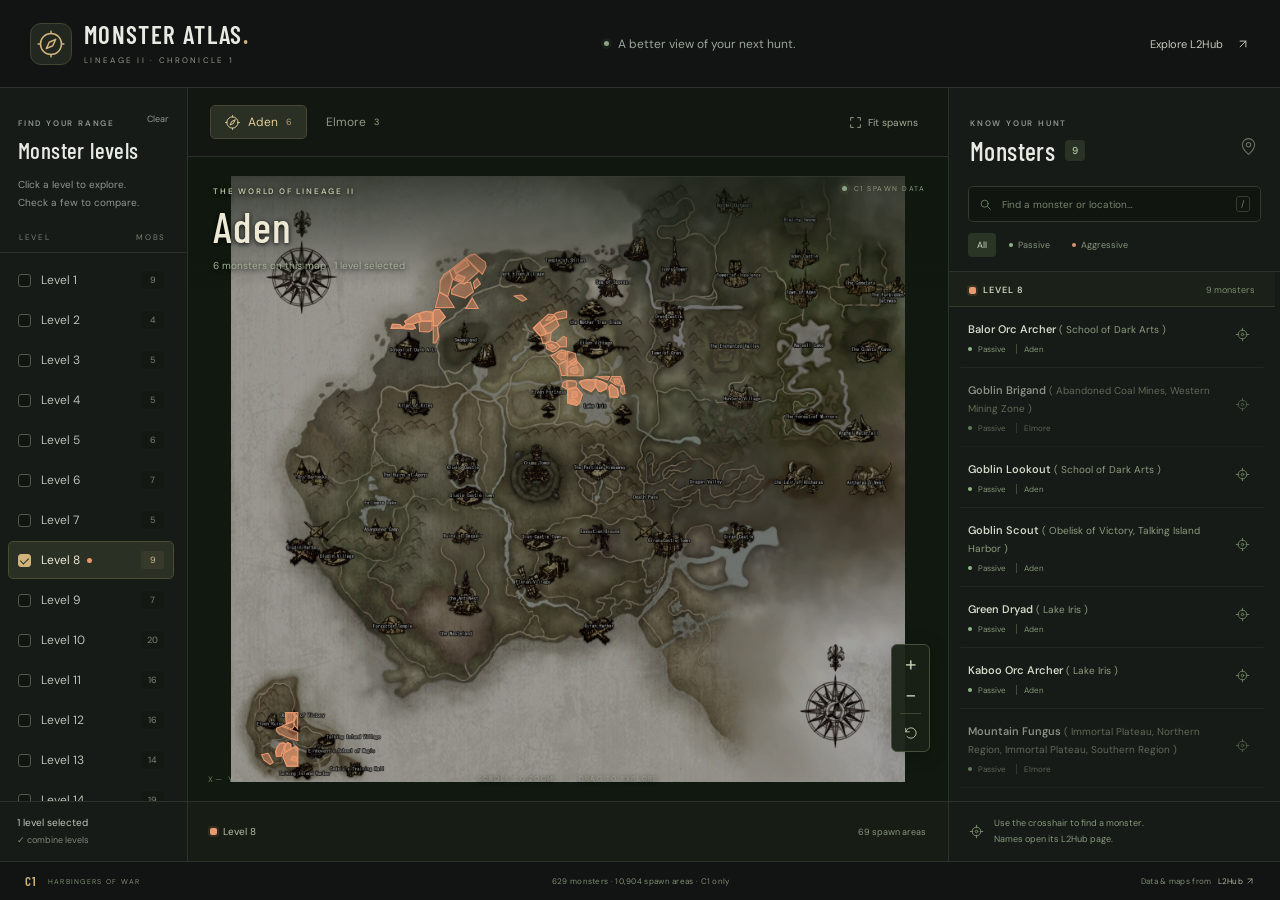
==== index.html @ 1e53228b "Add files via upload Add C1 Monster Atlas website" ====
<!doctype html>
<html lang="en">
<head>
  <meta charset="utf-8">
  <meta name="viewport" content="width=device-width, initial-scale=1">
  <meta name="theme-color" content="#111412">
  <meta name="description" content="Find your next hunting ground. Explore Chronicle 1 monster spawn areas by level across Aden and Elmore.">
  <title>C1 Monster Atlas — Find your hunting ground</title>
  <link rel="icon" type="image/svg+xml" href="assets/compass.svg">
  <link rel="stylesheet" href="styles.css">
</head>
<body>
  <svg class="svg-defs" xmlns="http://www.w3.org/2000/svg"><defs>
    <symbol id="i-compass" viewBox="0 0 24 24"><circle cx="12" cy="12" r="9"/><path d="m16 8-2.5 5.5L8 16l2.5-5.5L16 8Z"/><path d="M12 1v2m0 18v2M1 12h2m18 0h2"/></symbol>
    <symbol id="i-arrow" viewBox="0 0 24 24"><path d="M7 17 17 7M7 7h10v10"/></symbol>
    <symbol id="i-search" viewBox="0 0 24 24"><circle cx="10.5" cy="10.5" r="6.5"/><path d="m16 16 5 5"/></symbol>
    <symbol id="i-target" viewBox="0 0 24 24"><circle cx="12" cy="12" r="7"/><circle cx="12" cy="12" r="2"/><path d="M12 2v4m0 12v4M2 12h4m12 0h4"/></symbol>
    <symbol id="i-pin" viewBox="0 0 24 24"><path d="M19 10c0 5-7 11-7 11S5 15 5 10a7 7 0 1 1 14 0Z"/><circle cx="12" cy="10" r="2.5"/></symbol>
    <symbol id="i-reset" viewBox="0 0 24 24"><path d="M3 10a9 9 0 1 1 2 8M3 4v6h6"/></symbol>
    <symbol id="i-chevron" viewBox="0 0 24 24"><path d="m9 5 7 7-7 7"/></symbol>
    <symbol id="i-close" viewBox="0 0 24 24"><path d="m6 6 12 12M6 18 18 6"/></symbol>
    <symbol id="i-expand" viewBox="0 0 24 24"><path d="M8 3H3v5m13-5h5v5M3 16v5h5m13-5v5h-5"/></symbol>
  </defs></svg>
  <header class="app-header">
    <a href="./" class="brand" aria-label="C1 Monster Atlas home"><span class="brand-icon"><svg><use href="#i-compass"/></svg></span><span><strong>MONSTER ATLAS<span class="brand-period">.</span></strong><small>LINEAGE II · CHRONICLE 1</small></span></a>
    <div class="header-note"><span class="live-dot"></span> A better view of your next hunt.</div>
    <a class="source-link" href="https://l2hub.info/c1/locs" target="_blank" rel="noopener noreferrer">Explore L2Hub <svg><use href="#i-arrow"/></svg></a>
  </header>
  <main class="workspace">
    <aside class="levels-panel" aria-labelledby="levels-title">
      <div class="panel-heading"><div><span class="eyebrow">FIND YOUR RANGE</span><h1 id="levels-title">Monster levels</h1></div><button id="clear-levels" class="text-button" title="Clear all selected levels">Clear</button></div>
      <p class="level-help">Click a level to explore.<br>Check a few to compare.</p>
      <div class="level-column-head"><span>LEVEL</span><span>MOBS</span></div>
      <div id="levels" class="level-list" aria-label="Monster levels"><div class="loading-text">Loading levels…</div></div>
      <div class="selection-summary"><span id="selected-level-count">1 level selected</span><span class="keyboard-hint">✓ combine levels</span></div>
    </aside>
    <section class="map-panel" aria-label="Interactive monster spawn map">
      <div class="map-toolbar"><div class="map-tabs" role="tablist" aria-label="World map"><button id="tab-aden" class="map-tab active" role="tab" aria-selected="true" aria-controls="map-stage" data-map="aden"><svg><use href="#i-compass"/></svg>Aden<span class="tab-count" id="count-aden">—</span></button><button id="tab-elmore" class="map-tab" role="tab" aria-selected="false" aria-controls="map-stage" data-map="elmore">Elmore<span class="tab-count" id="count-elmore">—</span></button></div><button id="fit-map" class="quiet-button fit-button" title="Fit selected spawn areas"><svg><use href="#i-expand"/></svg><span>Fit spawns</span></button></div>
      <div id="map-stage" class="map-stage" role="tabpanel" aria-labelledby="tab-aden">
        <canvas id="map" tabindex="0" aria-label="Aden map. Drag to pan, scroll or use plus and minus to zoom. Arrow keys pan. Press zero to reset."></canvas>
        <div class="map-caption"><span class="eyebrow">THE WORLD OF LINEAGE II</span><h2 id="map-name">Aden</h2><span id="map-detail">Choose a level. Find your hunting ground.</span></div>
        <div class="map-corner"><span class="live-dot"></span>C1 SPAWN DATA</div>
        <div id="map-message" class="map-message" hidden></div>
        <div id="map-loading" class="map-loading"><span class="loader"></span><span>Unfolding the atlas…</span></div>
        <div id="map-tooltip" class="map-tooltip" hidden></div>
        <div class="map-controls" aria-label="Map controls"><button id="zoom-in" title="Zoom in" aria-label="Zoom in">+</button><button id="zoom-out" title="Zoom out" aria-label="Zoom out">−</button><span></span><button id="reset-map" title="Show the whole map" aria-label="Show the whole map"><svg><use href="#i-reset"/></svg></button></div>
        <div class="map-coordinates" id="coordinates">X — &nbsp; Y —</div>
        <div class="map-instruction">SCROLL TO ZOOM <span>·</span> DRAG TO EXPLORE</div>
      </div>
      <div class="map-legend"><div id="legend" class="legend-items"></div><span id="spawn-count" class="spawn-count">— spawn areas</span></div>
    </section>
    <aside class="monsters-panel" aria-labelledby="monsters-title">
      <div class="monster-heading"><div><span class="eyebrow">KNOW YOUR HUNT</span><h2 id="monsters-title">Monsters <span id="monster-count" class="count-badge">—</span></h2></div><svg class="heading-icon"><use href="#i-pin"/></svg></div>
      <div class="monster-tools"><label class="search-field"><svg><use href="#i-search"/></svg><input type="search" id="search" placeholder="Find a monster or location…" aria-label="Search selected monsters or locations"><kbd>/</kbd></label><div class="aggro-filters" aria-label="Aggression filter"><button class="filter active" data-aggro="all" aria-pressed="true">All</button><button class="filter" data-aggro="passive" aria-pressed="false"><span class="passive-dot"></span>Passive</button><button class="filter" data-aggro="aggressive" aria-pressed="false"><span class="aggressive-dot"></span>Aggressive</button></div></div>
      <div id="monster-list" class="monster-list"><div class="loading-text">Loading monsters…</div></div>
      <div class="monster-footer"><svg><use href="#i-target"/></svg><span>Use the crosshair to find a monster.<br>Names open its L2Hub page.</span></div>
    </aside>
  </main>
  <footer class="app-footer"><span><span class="footer-mark">C1</span> HARBINGERS OF WAR</span><span id="dataset-summary">Preparing the atlas…</span><span>Data & maps from <a href="https://l2hub.info/c1" target="_blank" rel="noopener noreferrer">L2Hub <svg><use href="#i-arrow"/></svg></a></span></footer>
  <div id="toast" class="toast" role="status" hidden></div>
  <script type="module" src="app.js"></script>
</body>
</html>
---- styles.css ----
@import url('https://fonts.googleapis.com/css2?family=Barlow+Condensed:wght@500;600;700&family=DM+Sans:wght@400;450;500;550;600;650;700&display=swap');
:root{color-scheme:dark;--bg:#111412;--panel:#171b18;--raised:#1e231f;--line:#2b312b;--text:#e9eae3;--muted:#8d978d;--gold:#d1b47b;--green:#9cb89b;--font:'DM Sans',system-ui,sans-serif;--display:'Barlow Condensed','Arial Narrow',sans-serif}
*{box-sizing:border-box}body{margin:0;background:var(--bg);color:var(--text);font-family:var(--font);font-size:13px;-webkit-font-smoothing:antialiased}button,input,a{-webkit-tap-highlight-color:transparent}button,input{font:inherit}button{cursor:pointer}button,a,input{outline-offset:4px}button:focus-visible,a:focus-visible,input:focus-visible,canvas:focus-visible{outline:2px solid var(--gold)}button{color:inherit}a{color:inherit;text-decoration:none}svg{width:18px;height:18px;fill:none;stroke:currentColor;stroke-width:1.6;stroke-linecap:round;stroke-linejoin:round;flex-shrink:0}.svg-defs{position:absolute;width:0;height:0;overflow:hidden}button{background:none;border:0}button:disabled{opacity:.4;cursor:default}[hidden]{display:none!important}::-webkit-scrollbar{width:5px;height:5px}::-webkit-scrollbar-thumb{background:#3b443a;border-radius:9px}::-webkit-scrollbar-track{background:transparent}.app-header{height:88px;padding:0 30px;display:flex;align-items:center;justify-content:space-between;border-bottom:1px solid var(--line);gap:24px}.brand{display:flex;gap:12px;align-items:center}.brand-icon{height:42px;width:42px;background:#22271f;border:1px solid #434532;border-radius:11px;color:var(--gold);display:grid;place-items:center}.brand-icon svg{width:28px;height:28px;stroke-width:1.3}.brand strong{font-family:var(--display);font-weight:600;letter-spacing:1.35px;font-size:25px;line-height:1}.brand-period{color:var(--gold)}.brand small{display:block;letter-spacing:2.3px;font-size:8px;color:var(--muted);margin-top:7px}.header-note{font-size:12px;color:#9ca69b;display:flex;align-items:center;gap:9px}.live-dot{display:inline-block;width:5px;height:5px;border-radius:50%;background:#8ba481;box-shadow:0 0 0 3px #8ba48112;flex-shrink:0}.source-link{display:flex;gap:13px;align-items:center;font-size:11px;color:#c6cbbf}.source-link svg{width:14px}.source-link:hover{color:var(--gold)}.workspace{display:grid;grid-template-columns:188px minmax(0,1fr) 332px;gap:0;height:calc(100dvh - 127px);min-height:490px}.levels-panel,.monsters-panel{display:flex;flex-direction:column;min-height:0;background:var(--panel)}.levels-panel{border-right:1px solid var(--line)}.monsters-panel{border-left:1px solid var(--line)}.panel-heading{padding:25px 18px 0;display:flex;justify-content:space-between;align-items:flex-end}.eyebrow{font-size:8px;letter-spacing:1.8px;font-weight:600;color:var(--muted)}h1,h2,p{margin:0}.panel-heading h1{font-family:var(--display);font-weight:500;font-size:23px;letter-spacing:.4px;margin-top:6px}.text-button{color:#929b8d;font-size:10px;padding:5px 0}.text-button:hover{color:var(--gold)}.level-help{font-size:10px;line-height:1.8;color:var(--muted);padding:12px 18px 20px}.level-column-head{padding:0 21px 10px 19px;display:flex;justify-content:space-between;font-size:8px;letter-spacing:1.7px;color:#778172;border-bottom:1px solid var(--line)}.level-list{overflow-y:auto;padding:8px;flex:1;min-height:0;scrollbar-gutter:stable}.level-row{height:38px;display:flex;align-items:center;gap:0;border:1px solid transparent;border-radius:5px;position:relative;margin-bottom:2px;transition:background .15s}.level-row:hover{background:#22291f}.level-row.selected{background:#2b3024;border-color:#4c4a32}.level-check{appearance:none;width:13px;height:13px;border:1px solid #50594b;border-radius:3px;cursor:pointer;margin:0 10px 0 9px;flex-shrink:0;position:relative;background:#111610}.level-check:checked{background:var(--gold);border-color:var(--gold)}.level-check:checked:after{content:'';position:absolute;left:3px;top:1px;width:4px;height:7px;border:solid #24291c;border-width:0 1.6px 1.6px 0;transform:rotate(45deg)}.level-button{font-size:12px;display:flex;align-items:center;gap:7px;flex:1;align-self:stretch;padding:0 9px 0 0;text-align:left;color:#b9c0b4}.level-row.selected .level-button{color:#eee8d8}.level-number{font-variant-numeric:tabular-nums}.level-mobs{font-size:9px;font-variant-numeric:tabular-nums;margin-left:auto;color:#7b8973;background:#10160f88;border-radius:3px;padding:3px 5px;min-width:23px;text-align:center}.level-row.selected .level-mobs{color:#d2be88;background:#d1b47b13}.level-swatch{height:5px;width:5px;border-radius:50%;background:var(--level-color);display:none}.selected .level-swatch{display:block}.selection-summary{border-top:1px solid var(--line);padding:14px 17px;display:flex;flex-direction:column;gap:5px;font-size:10px;color:#c3c9bc;min-height:60px}.keyboard-hint{font-size:9px;color:#7c8875}.map-panel{display:flex;flex-direction:column;min-width:0;min-height:0;background:#121711}.map-toolbar{height:69px;border-bottom:1px solid var(--line);display:flex;align-items:center;justify-content:space-between;padding:0 22px;flex-shrink:0;gap:10px}.map-tabs{display:flex;gap:5px}.map-tab{height:34px;display:flex;align-items:center;gap:8px;padding:0 14px;border-radius:5px;color:#8e9a87;font-size:12px;transition:background .15s}.map-tab.active{background:#2b3025;color:#e0cc9c;border:1px solid #484734}.map-tab:not(.active):hover{background:#242b20}.map-tab svg{width:15px;height:15px}.tab-count{font-size:9px;color:#9caa8b;font-variant-numeric:tabular-nums}.map-tab.active .tab-count{color:#b2a277}.quiet-button{display:flex;gap:6px;align-items:center;font-size:10px;color:#a2ad98;padding:8px}.quiet-button:hover{color:var(--gold)}.quiet-button svg{width:13px;height:13px}.map-stage{position:relative;flex:1;min-height:0;overflow:hidden;background:#10180f;background-image:radial-gradient(ellipse at center,#25312055 0,transparent 65%)}#map{display:block;width:100%;height:100%;cursor:grab;touch-action:none}#map.dragging{cursor:grabbing}.map-caption{position:absolute;top:24px;left:25px;pointer-events:none;max-width:75%;text-shadow:0 1px 5px #000}.map-caption .eyebrow{font-size:8px;color:#b8c4a3}.map-caption h2{font-family:var(--display);font-size:43px;letter-spacing:1px;font-weight:500;line-height:1;margin:7px 0 8px;color:#eee9d4}.map-caption>span:last-child{font-size:10px;color:#a5b396}.map-corner{position:absolute;right:23px;top:27px;display:flex;align-items:center;gap:7px;color:#8c9d7e;font-size:7px;letter-spacing:1.5px;pointer-events:none}.map-controls{position:absolute;right:18px;bottom:49px;border:1px solid #45503c;background:#192116eF;border-radius:6px;padding:3px;box-shadow:0 3px 20px #0003;display:flex;flex-direction:column}.map-controls button{height:31px;width:31px;display:grid;place-items:center;font-size:21px;font-weight:400;color:#bec8aa;border-radius:3px}.map-controls button:hover{background:#35432a;color:#e4dfbe}.map-controls button svg{width:14px;height:14px}.map-controls>span{height:1px;background:#3c4933;margin:3px 5px}.map-instruction{position:absolute;bottom:18px;left:50%;transform:translateX(-50%);white-space:nowrap;color:#a8b29399;font-size:7px;letter-spacing:1.25px;pointer-events:none;text-shadow:0 1px 5px #000}.map-instruction span{margin:0 8px;color:#737e63}.map-coordinates{position:absolute;bottom:17px;left:20px;font-size:8px;color:#a8b293a0;font-variant-numeric:tabular-nums;pointer-events:none}.map-legend{border-top:1px solid var(--line);min-height:60px;display:flex;align-items:center;justify-content:space-between;padding:12px 22px;gap:14px;flex-shrink:0;background:#171c15}.legend-items{display:flex;align-items:center;gap:12px;flex-wrap:wrap}.legend-item{display:flex;align-items:center;gap:6px;font-size:10px;color:#b7c1ac;white-space:nowrap}.legend-dot{width:7px;height:7px;border-radius:2px;background:var(--level-color);box-shadow:0 0 0 2px color-mix(in srgb,var(--level-color) 12%,transparent)}.spawn-count{font-size:9px;color:#87957d;white-space:nowrap;font-variant-numeric:tabular-nums}.map-loading{position:absolute;inset:0;background:#121711;display:flex;align-items:center;justify-content:center;gap:12px;color:#b9c6aa}.loader{height:18px;width:18px;border:2px solid #4e5c40;border-top-color:var(--gold);border-radius:50%;animation:spin .8s linear infinite}@keyframes spin{to{transform:rotate(360deg)}}.map-message{position:absolute;top:50%;left:50%;transform:translate(-50%,-50%);padding:20px 25px;background:#172014eb;border:1px solid #52614370;border-radius:9px;text-align:center;color:#d8dfca;max-width:320px;box-shadow:0 8px 40px #0005;font-size:12px;line-height:1.8;pointer-events:none}.map-message small{display:block;color:#9aa88a;font-size:10px}.map-tooltip{position:absolute;z-index:5;max-width:280px;max-height:230px;overflow:auto;background:#181e16f8;border:1px solid #556245;border-radius:7px;padding:10px 13px;box-shadow:0 4px 30px #0007;font-size:11px}.tooltip-row{padding:5px 0}.tooltip-row+.tooltip-row{border-top:1px solid #3a4632}.tooltip-row a{font-weight:600;line-height:1.7}.tooltip-row a:hover{color:var(--gold)}.tooltip-row small{display:block;color:#9caa8b;font-size:9px;line-height:1.7}.monster-heading{padding:25px 21px 0;display:flex;align-items:center;justify-content:space-between}.monster-heading h2{font-family:var(--display);font-size:26px;font-weight:500;letter-spacing:.4px;margin-top:5px;display:flex;align-items:center;gap:10px}.count-badge{font-family:var(--font);font-size:10px;font-weight:500;background:#2a3225;color:#b8c9a5;padding:4px 7px;border-radius:4px;letter-spacing:0}.heading-icon{width:21px;height:21px;color:#69765f;margin-top:14px;stroke-width:1.2}.monster-tools{padding:20px 19px 14px;border-bottom:1px solid var(--line)}.search-field{display:flex;align-items:center;gap:8px;background:#10160f;border:1px solid #323c2c;border-radius:5px;padding:0 10px;height:36px;color:#77866b}.search-field svg{width:13px;height:13px}.search-field input{width:100%;min-width:0;border:0;outline:0;background:transparent;color:#d6dfc8;font-size:10px;height:100%}.search-field input::placeholder{color:#77836f}.search-field:focus-within{border-color:#8e9562}.search-field input:focus-visible{outline:none}kbd{font-size:9px;font-family:var(--font);border:1px solid #333d2c;border-radius:3px;padding:1px 4px;color:#75826a}.aggro-filters{display:flex;gap:4px;margin-top:11px}.filter{font-size:9px;padding:6px 9px;color:#86957b;border-radius:4px;display:flex;align-items:center;gap:5px;white-space:nowrap}.filter.active{background:#2b3525;color:#d2ddc5}.filter:hover{color:#d2ddc5}.passive-dot,.aggressive-dot{display:inline-block;width:4px;height:4px;border-radius:50%;background:#91b789}.aggressive-dot{background:#d49477}.monster-list{overflow-y:auto;min-height:0;flex:1;scrollbar-gutter:stable}.monster-group-heading{padding:12px 20px 10px;position:sticky;top:0;background:#1c2319f7;border-bottom:1px solid #303b29;z-index:1;display:flex;align-items:center;justify-content:space-between}.group-level{font-size:9px;font-weight:600;display:flex;align-items:center;gap:7px;letter-spacing:1px;color:#c9d2bc}.group-count{font-size:9px;color:#7c8b70}.monster-row{display:flex;align-items:center;gap:6px;margin:0 10px;padding:13px 9px;border-bottom:1px solid #2a342481;position:relative;transition:background .12s;border-radius:3px}.monster-row:hover,.monster-row.highlighted{background:#283320}.monster-link{min-width:0;flex:1;display:block}.monster-name{font-size:11px;font-weight:550;color:#d5ddca;line-height:1.7}.monster-location{color:#8b9b7c;font-size:10px;font-weight:400}.monster-link:hover .monster-name{color:#e1c587}.monster-sub{display:flex;align-items:center;gap:6px;margin-top:5px;color:#829475;font-size:8px}.monster-map{margin-left:4px;border-left:1px solid #414b37;padding-left:7px;font-size:8px}.monster-row.other-map{opacity:.62}.monster-row.other-map:hover{opacity:1}.locate-button{padding:6px;color:#697d58;flex-shrink:0;align-self:center}.locate-button svg{width:15px;height:15px}.locate-button:hover{color:var(--gold);background:#39452d;border-radius:4px}.external-mark{width:11px;height:11px;color:#647650;vertical-align:middle;margin-left:4px;opacity:0}.monster-row:hover .external-mark{opacity:1}.monster-footer{border-top:1px solid var(--line);padding:13px 20px;display:flex;align-items:center;gap:10px;min-height:60px;color:#86987a;font-size:9px;line-height:1.7}.monster-footer svg{width:15px;height:15px;color:#778969}.empty-list{padding:45px 24px;text-align:center;line-height:1.9;color:#a7b39c;font-size:12px}.empty-list svg{height:30px;width:30px;margin-bottom:12px;color:#697a5b}.empty-list strong{font-weight:500;display:block;color:#d1dac4}.empty-list small{font-size:10px;color:#849578}.loading-text{padding:25px;color:var(--muted);font-size:11px}.app-footer{height:39px;border-top:1px solid var(--line);padding:0 25px;display:flex;align-items:center;justify-content:space-between;gap:15px;font-size:8px;color:#7f8d75;letter-spacing:.3px}.app-footer>span{display:flex;align-items:center;gap:6px}.footer-mark{color:var(--gold);font-family:var(--display);font-weight:600;font-size:13px;margin-right:4px}.app-footer>span:first-child{letter-spacing:1.3px;font-size:7px}.app-footer a{display:flex;align-items:center;gap:2px;color:#abb99e}.app-footer a:hover{color:var(--gold)}.app-footer svg{width:10px;height:10px}.toast{position:fixed;bottom:56px;left:50%;transform:translateX(-50%);z-index:20;padding:12px 18px;border-radius:6px;background:#303c27;border:1px solid #647449;box-shadow:0 8px 30px #0005;font-size:11px;color:#e4e8d4}.error-retry{color:var(--gold);text-decoration:underline;pointer-events:auto}
@media(min-width:1650px){.workspace{grid-template-columns:220px minmax(0,1fr) 370px}.app-header{padding:0 35px}.level-button{font-size:13px}.monster-name{font-size:12px}.monster-location{font-size:11px}.monster-row{padding:15px 12px}.panel-heading{padding-left:23px;padding-right:23px}.level-help{padding-left:23px}.map-toolbar{padding:0 28px}.map-caption{left:30px}}
@media(max-width:1100px){.workspace{grid-template-columns:158px minmax(0,1fr) 280px}.panel-heading{padding-left:13px;padding-right:13px}.panel-heading h1{font-size:21px}.level-help{padding-left:13px}.header-note{display:none}.monster-heading{padding-left:16px;padding-right:16px}.monster-tools{padding-left:13px;padding-right:13px}.monster-row{padding-left:5px;padding-right:3px}.monster-group-heading{padding-left:15px;padding-right:15px}.map-toolbar{padding:0 12px}.map-tab{padding:0 10px}.map-corner{display:none}.map-caption{left:19px;top:22px}.map-caption h2{font-size:36px}.map-instruction{display:none}.map-legend{padding-left:16px;padding-right:16px}.monster-location{font-size:9px}.level-check{margin-right:8px}.app-header{padding:0 21px}}
@media(max-width:760px){.app-header{height:76px;padding:0 16px}.brand-icon{width:35px;height:35px;border-radius:9px}.brand-icon svg{height:24px;width:24px}.brand{gap:9px}.brand strong{font-size:21px;letter-spacing:1px}.brand small{font-size:6px;letter-spacing:1.7px}.source-link{font-size:9px;gap:5px}.source-link svg{width:12px}.workspace{height:auto;min-height:0;display:grid;grid-template-columns:1fr;grid-template-areas:'levels' 'map' 'monsters'}.levels-panel{grid-area:levels;border-right:0;border-bottom:1px solid var(--line)}.panel-heading{padding:16px 17px 0;align-items:center}.panel-heading h1{font-size:20px;margin-top:0}.panel-heading .eyebrow{display:none}.level-help{padding:5px 17px 8px;font-size:9px}.level-help br{display:none}.level-help br:after{content:' '}.level-column-head,.selection-summary{display:none}.level-list{display:flex;gap:6px;overflow-x:auto;overflow-y:hidden;padding:2px 14px 12px;scrollbar-gutter:auto;flex:auto;max-height:57px}.level-row{flex-shrink:0;width:100px;height:34px;background:#20271c;margin:0}.level-button{font-size:11px}.level-mobs{display:none}.level-check{margin-left:8px;margin-right:7px}.level-swatch{display:none!important}.map-panel{grid-area:map;height:65dvh;min-height:400px}.map-toolbar{height:56px;padding:0 16px}.map-tab{height:31px}.map-caption h2{font-size:32px}.map-caption{top:17px}.map-caption .eyebrow{font-size:6px}.map-caption>span:last-child{font-size:9px}.map-legend{min-height:48px;padding:10px 16px}.legend-items{gap:10px}.legend-item{font-size:9px}.spawn-count{font-size:8px}.map-coordinates{font-size:7px;bottom:12px;left:15px}.map-controls{bottom:32px;right:13px}.map-controls button{width:29px;height:29px}.monsters-panel{grid-area:monsters;border-left:0;border-top:1px solid var(--line);min-height:350px}.monster-heading{padding:20px 19px 0}.monster-tools{padding:16px 19px 12px}.monster-list{max-height:480px;overflow:auto}.monster-row{padding:13px 10px}.monster-name{font-size:12px}.monster-location{font-size:11px}.monster-sub{font-size:9px}.monster-footer{padding-left:22px}.app-footer{height:auto;min-height:55px;flex-wrap:wrap;justify-content:center;padding:12px 15px;gap:8px 20px;font-size:7px}.app-footer>span:first-child{display:none}.toast{max-width:90vw;width:max-content;text-align:center;font-size:10px}.fit-button{font-size:9px}.monster-heading h2{font-size:25px}}
.panel-heading{position:relative;display:block}.panel-heading>.text-button{position:absolute;right:18px;top:25px;padding:0;font-size:9px}.panel-heading h1{white-space:nowrap}
@media(max-width:1100px){.panel-heading>.text-button{right:13px}.panel-heading .eyebrow{font-size:7px;letter-spacing:1.3px}}
@media(max-width:760px){.panel-heading>.text-button{top:20px;right:18px}}
.levels-panel,.monsters-panel{min-width:0}
@media(max-width:760px){.workspace{grid-template-columns:minmax(0,1fr)}.level-list{min-width:0;max-width:100%;width:100%}.app-header{gap:10px}.source-link{font-size:8px;gap:3px}.brand strong{font-size:20px}}
@media(prefers-reduced-motion:reduce){*{scroll-behavior:auto!important;transition:none!important;animation:none!important}}
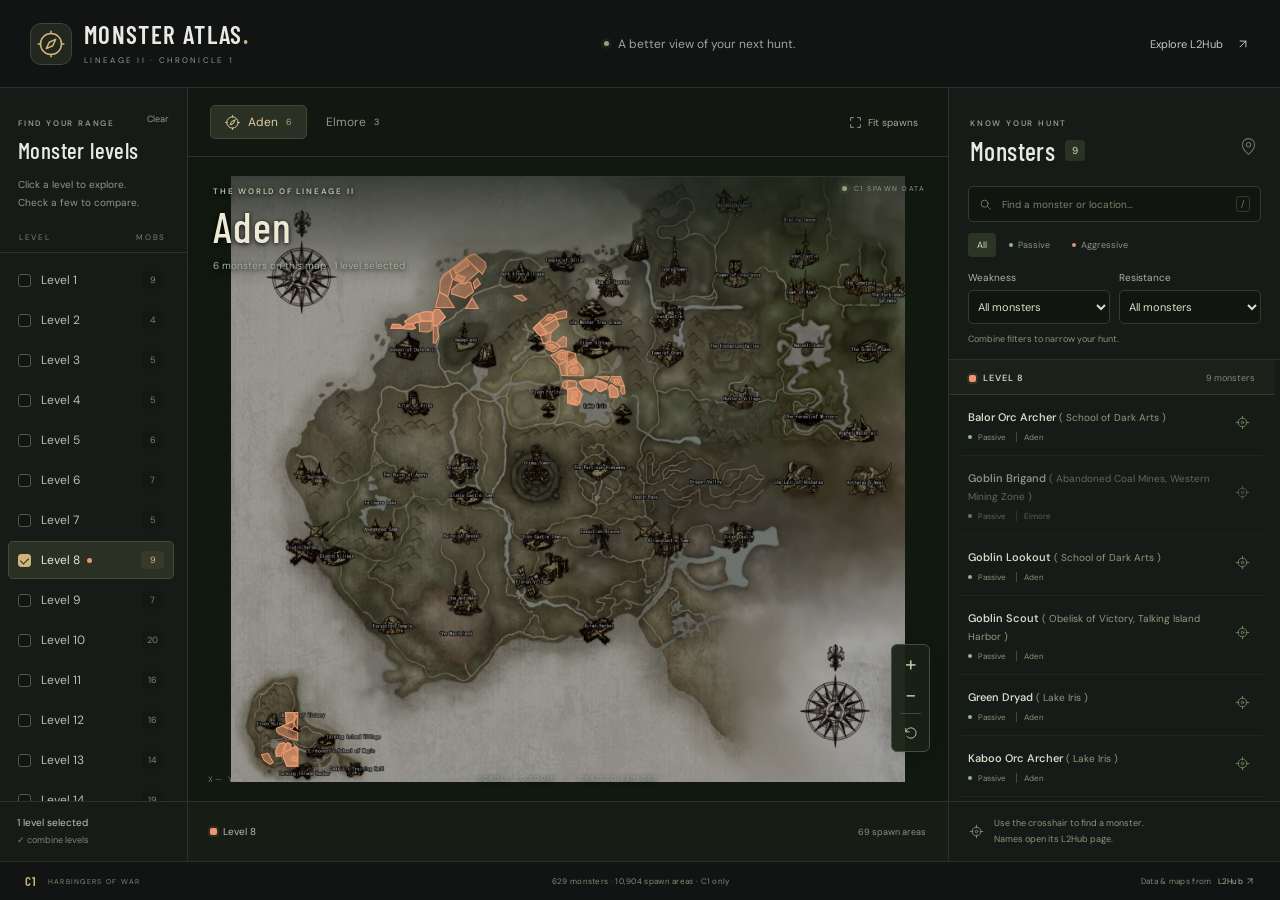
==== commit 3b407c1e: "Add files via upload Add weakness and resistance filters" ====
--- a/index.html
+++ b/index.html
@@ -51,7 +51,7 @@
     </section>
     <aside class="monsters-panel" aria-labelledby="monsters-title">
       <div class="monster-heading"><div><span class="eyebrow">KNOW YOUR HUNT</span><h2 id="monsters-title">Monsters <span id="monster-count" class="count-badge">—</span></h2></div><svg class="heading-icon"><use href="#i-pin"/></svg></div>
-      <div class="monster-tools"><label class="search-field"><svg><use href="#i-search"/></svg><input type="search" id="search" placeholder="Find a monster or location…" aria-label="Search selected monsters or locations"><kbd>/</kbd></label><div class="aggro-filters" aria-label="Aggression filter"><button class="filter active" data-aggro="all" aria-pressed="true">All</button><button class="filter" data-aggro="passive" aria-pressed="false"><span class="passive-dot"></span>Passive</button><button class="filter" data-aggro="aggressive" aria-pressed="false"><span class="aggressive-dot"></span>Aggressive</button></div></div>
+      <div class="monster-tools"><label class="search-field"><svg><use href="#i-search"/></svg><input type="search" id="search" placeholder="Find a monster or location…" aria-label="Search selected monsters or locations"><kbd>/</kbd></label><div class="aggro-filters" aria-label="Aggression filter"><button class="filter active" data-aggro="all" aria-pressed="true">All</button><button class="filter" data-aggro="passive" aria-pressed="false"><span class="passive-dot"></span>Passive</button><button class="filter" data-aggro="aggressive" aria-pressed="false"><span class="aggressive-dot"></span>Aggressive</button></div><div class="trait-filters"><label for="weakness">Weakness<select id="weakness" disabled><option value="all">Loading…</option></select></label><label for="resistance">Resistance<select id="resistance" disabled><option value="all">Loading…</option></select></label></div><div class="trait-filter-note"><span>Combine filters to narrow your hunt.</span><button id="clear-traits" class="text-button" hidden>Clear traits</button></div></div>
       <div id="monster-list" class="monster-list"><div class="loading-text">Loading monsters…</div></div>
       <div class="monster-footer"><svg><use href="#i-target"/></svg><span>Use the crosshair to find a monster.<br>Names open its L2Hub page.</span></div>
     </aside>
--- a/styles.css
+++ b/styles.css
@@ -8,5 +8,6 @@
 @media(max-width:1100px){.panel-heading>.text-button{right:13px}.panel-heading .eyebrow{font-size:7px;letter-spacing:1.3px}}
 @media(max-width:760px){.panel-heading>.text-button{top:20px;right:18px}}
 .levels-panel,.monsters-panel{min-width:0}
+.monster-tools{flex-shrink:0}.trait-filters{display:grid;grid-template-columns:minmax(0,1fr) minmax(0,1fr);gap:9px;margin-top:14px}.trait-filters label{display:flex;flex-direction:column;gap:6px;min-width:0;font-size:10px;color:#a7b69a}.trait-filters select{font:inherit;font-size:11px;color:#d6dfc8;background:#10160f;border:1px solid #323c2c;border-radius:5px;width:100%;min-width:0;padding:8px 5px;color-scheme:dark;cursor:pointer}.trait-filters select:focus-visible{outline:2px solid var(--gold);outline-offset:2px}.trait-filter-note{display:flex;align-items:center;justify-content:space-between;gap:6px;margin-top:9px;font-size:9px;color:#829475}.trait-filter-note .text-button{font-size:9px;white-space:nowrap;padding:0}.monster-traits{display:flex;flex-wrap:wrap;gap:4px;margin-top:7px}.monster-traits:empty{display:none}.trait-badge{font-size:9px;line-height:1.5;padding:2px 5px;border-radius:3px;background:#263320;color:#b9cfa5}.trait-badge.resistance{background:#342d23;color:#d5b995}.trait-badge>span{opacity:.75;margin-right:2px}
 @media(max-width:760px){.workspace{grid-template-columns:minmax(0,1fr)}.level-list{min-width:0;max-width:100%;width:100%}.app-header{gap:10px}.source-link{font-size:8px;gap:3px}.brand strong{font-size:20px}}
 @media(prefers-reduced-motion:reduce){*{scroll-behavior:auto!important;transition:none!important;animation:none!important}}
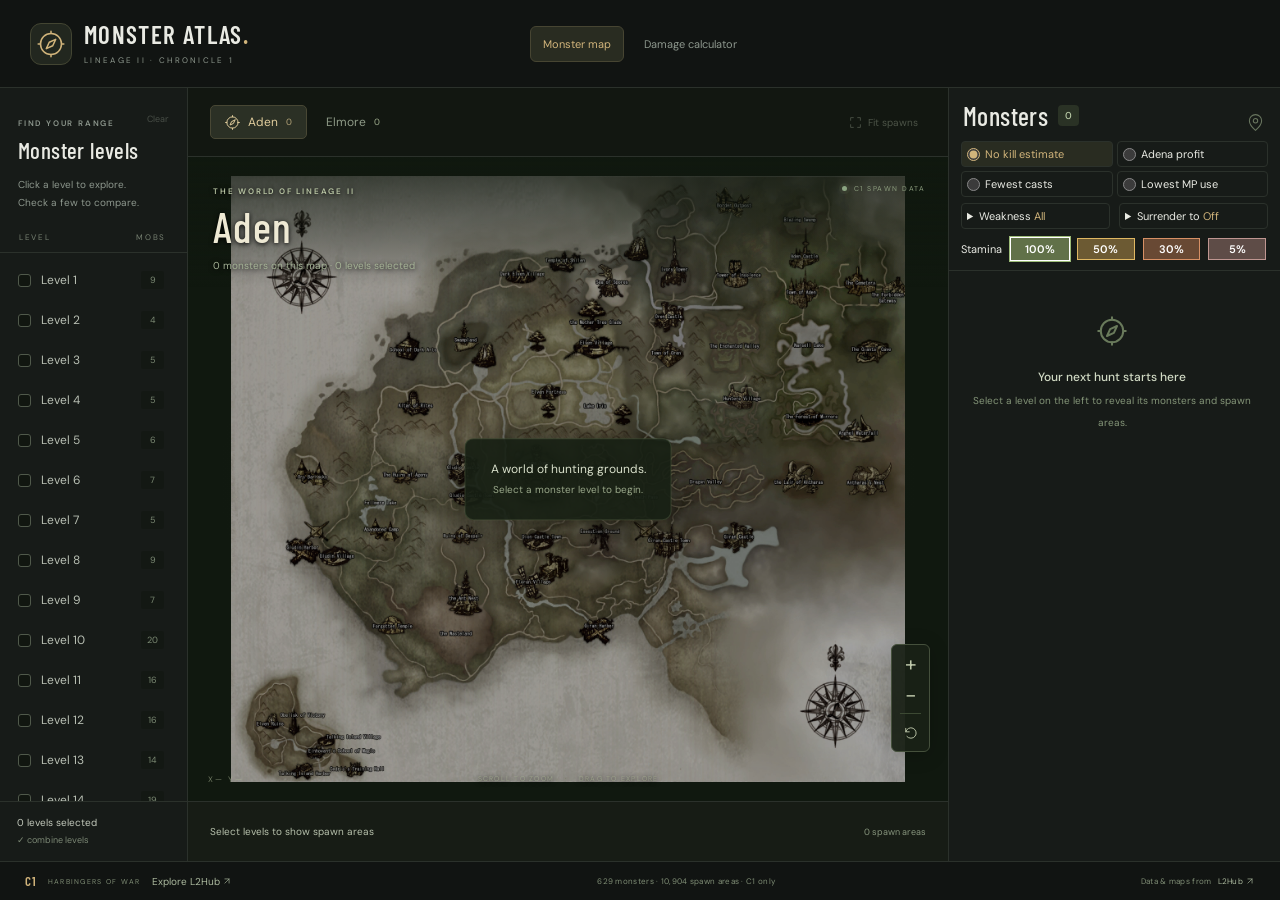
==== commit 2ae196d9: "Added damage calculator Added damage and adena calculator" ====
--- a/index.html
+++ b/index.html
@@ -9,7 +9,7 @@
   <link rel="icon" type="image/svg+xml" href="assets/compass.svg">
   <link rel="stylesheet" href="styles.css">
 </head>
-<body>
+<body class="atlas-page">
   <svg class="svg-defs" xmlns="http://www.w3.org/2000/svg"><defs>
     <symbol id="i-compass" viewBox="0 0 24 24"><circle cx="12" cy="12" r="9"/><path d="m16 8-2.5 5.5L8 16l2.5-5.5L16 8Z"/><path d="M12 1v2m0 18v2M1 12h2m18 0h2"/></symbol>
     <symbol id="i-arrow" viewBox="0 0 24 24"><path d="M7 17 17 7M7 7h10v10"/></symbol>
@@ -23,8 +23,7 @@
   </defs></svg>
   <header class="app-header">
     <a href="./" class="brand" aria-label="C1 Monster Atlas home"><span class="brand-icon"><svg><use href="#i-compass"/></svg></span><span><strong>MONSTER ATLAS<span class="brand-period">.</span></strong><small>LINEAGE II · CHRONICLE 1</small></span></a>
-    <div class="header-note"><span class="live-dot"></span> A better view of your next hunt.</div>
-    <a class="source-link" href="https://l2hub.info/c1/locs" target="_blank" rel="noopener noreferrer">Explore L2Hub <svg><use href="#i-arrow"/></svg></a>
+    <nav class="page-nav" aria-label="Main navigation"><a href="./" aria-current="page">Monster map</a><a href="calculator.html">Damage calculator</a></nav>
   </header>
   <main class="workspace">
     <aside class="levels-panel" aria-labelledby="levels-title">
@@ -50,13 +49,28 @@
       <div class="map-legend"><div id="legend" class="legend-items"></div><span id="spawn-count" class="spawn-count">— spawn areas</span></div>
     </section>
     <aside class="monsters-panel" aria-labelledby="monsters-title">
-      <div class="monster-heading"><div><span class="eyebrow">KNOW YOUR HUNT</span><h2 id="monsters-title">Monsters <span id="monster-count" class="count-badge">—</span></h2></div><svg class="heading-icon"><use href="#i-pin"/></svg></div>
-      <div class="monster-tools"><label class="search-field"><svg><use href="#i-search"/></svg><input type="search" id="search" placeholder="Find a monster or location…" aria-label="Search selected monsters or locations"><kbd>/</kbd></label><div class="aggro-filters" aria-label="Aggression filter"><button class="filter active" data-aggro="all" aria-pressed="true">All</button><button class="filter" data-aggro="passive" aria-pressed="false"><span class="passive-dot"></span>Passive</button><button class="filter" data-aggro="aggressive" aria-pressed="false"><span class="aggressive-dot"></span>Aggressive</button></div><div class="trait-filters"><label for="weakness">Weakness<select id="weakness" disabled><option value="all">Loading…</option></select></label><label for="resistance">Resistance<select id="resistance" disabled><option value="all">Loading…</option></select></label></div><div class="trait-filter-note"><span>Combine filters to narrow your hunt.</span><button id="clear-traits" class="text-button" hidden>Clear traits</button></div></div>
+      <div class="monster-heading"><div><h2 id="monsters-title">Monsters <span id="monster-count" class="count-badge">—</span></h2></div><svg class="heading-icon"><use href="#i-pin"/></svg></div>
+      <div class="monster-tools">
+        <fieldset id="kill-view" class="kill-view" aria-label="Kill estimate display"><label><input type="radio" name="kill-view" value="off" checked>No kill estimate</label><label><input type="radio" name="kill-view" value="cost">Adena profit</label><label><input type="radio" name="kill-view" value="casts">Fewest casts</label><label><input type="radio" name="kill-view" value="mp">Lowest MP use</label></fieldset>
+        <div class="trait-filters">
+          <details class="map-picker" id="weakness"><summary>Weakness <span id="weakness-current">All</span></summary><div id="weakness-options" class="map-picker-options"></div></details>
+          <details class="map-picker" id="surrender"><summary>Surrender to <span id="surrender-current">Off</span></summary><div id="surrender-options" class="map-picker-options"></div></details>
+        </div>
+        <div class="stamina-row">
+          <span id="stamina-label">Stamina</span>
+          <fieldset id="stamina" aria-labelledby="stamina-label">
+            <label class="stamina-energized" title="Energized"><input type="radio" name="stamina" value="100" checked><span>100%</span></label>
+            <label class="stamina-fatigued" title="Fatigued"><input type="radio" name="stamina" value="50"><span>50%</span></label>
+            <label class="stamina-exhausted" title="Exhausted"><input type="radio" name="stamina" value="30"><span>30%</span></label>
+            <label class="stamina-depleted" title="Depleted"><input type="radio" name="stamina" value="5"><span>5%</span></label>
+          </fieldset>
+        </div>
+        <p id="kill-status" class="kill-status" role="status" hidden></p>
+      </div>
       <div id="monster-list" class="monster-list"><div class="loading-text">Loading monsters…</div></div>
-      <div class="monster-footer"><svg><use href="#i-target"/></svg><span>Use the crosshair to find a monster.<br>Names open its L2Hub page.</span></div>
     </aside>
   </main>
-  <footer class="app-footer"><span><span class="footer-mark">C1</span> HARBINGERS OF WAR</span><span id="dataset-summary">Preparing the atlas…</span><span>Data & maps from <a href="https://l2hub.info/c1" target="_blank" rel="noopener noreferrer">L2Hub <svg><use href="#i-arrow"/></svg></a></span></footer>
+  <footer class="app-footer"><span><span class="footer-mark">C1</span> HARBINGERS OF WAR <a class="footer-source" href="https://l2hub.info/c1/locs" target="_blank" rel="noopener noreferrer">Explore L2Hub <svg><use href="#i-arrow"/></svg></a></span><span id="dataset-summary">Preparing the atlas…</span><span>Data & maps from <a href="https://l2hub.info/c1" target="_blank" rel="noopener noreferrer">L2Hub <svg><use href="#i-arrow"/></svg></a></span></footer>
   <div id="toast" class="toast" role="status" hidden></div>
   <script type="module" src="app.js"></script>
 </body>
--- a/styles.css
+++ b/styles.css
@@ -11,3 +11,57 @@
 .monster-tools{flex-shrink:0}.trait-filters{display:grid;grid-template-columns:minmax(0,1fr) minmax(0,1fr);gap:9px;margin-top:14px}.trait-filters label{display:flex;flex-direction:column;gap:6px;min-width:0;font-size:10px;color:#a7b69a}.trait-filters select{font:inherit;font-size:11px;color:#d6dfc8;background:#10160f;border:1px solid #323c2c;border-radius:5px;width:100%;min-width:0;padding:8px 5px;color-scheme:dark;cursor:pointer}.trait-filters select:focus-visible{outline:2px solid var(--gold);outline-offset:2px}.trait-filter-note{display:flex;align-items:center;justify-content:space-between;gap:6px;margin-top:9px;font-size:9px;color:#829475}.trait-filter-note .text-button{font-size:9px;white-space:nowrap;padding:0}.monster-traits{display:flex;flex-wrap:wrap;gap:4px;margin-top:7px}.monster-traits:empty{display:none}.trait-badge{font-size:9px;line-height:1.5;padding:2px 5px;border-radius:3px;background:#263320;color:#b9cfa5}.trait-badge.resistance{background:#342d23;color:#d5b995}.trait-badge>span{opacity:.75;margin-right:2px}
 @media(max-width:760px){.workspace{grid-template-columns:minmax(0,1fr)}.level-list{min-width:0;max-width:100%;width:100%}.app-header{gap:10px}.source-link{font-size:8px;gap:3px}.brand strong{font-size:20px}}
 @media(prefers-reduced-motion:reduce){*{scroll-behavior:auto!important;transition:none!important;animation:none!important}}
+
+/* Shared navigation and optional per-monster kill estimates. */
+.page-nav{display:flex;align-items:center;gap:7px}.page-nav a{font-size:11px;color:var(--muted);padding:10px 12px;border:1px solid transparent;border-radius:6px;white-space:nowrap}.page-nav a:hover,.page-nav a[aria-current=page]{color:var(--gold);background:#292c21;border-color:#474532}.kill-control{display:flex;align-items:center;justify-content:space-between;gap:7px;margin-top:13px}.kill-toggle{display:flex;align-items:center;gap:7px;color:#c4c9b8;font-size:10px;cursor:pointer}.kill-toggle input{appearance:none;width:25px;height:14px;border:1px solid #536044;border-radius:20px;background:#10170d;position:relative;margin:0;cursor:pointer;flex-shrink:0}.kill-toggle input:after{content:'';position:absolute;height:8px;width:8px;left:2px;top:2px;background:#8a947f;border-radius:50%;transition:transform .15s}.kill-toggle input:checked{background:#726340;border-color:#a58d58}.kill-toggle input:checked:after{background:#f0dfb0;transform:translateX(11px)}.kill-control>a{font-size:9px;color:var(--gold)}.kill-status{font-size:9px;color:var(--muted);line-height:1.7;margin-top:8px}.kill-slot{margin:0 10px 12px}.kill-card{border:1px solid #3e4432;border-radius:5px;background:#11180f;padding:10px;display:flex;flex-direction:column;gap:7px}.kill-summary{display:flex;align-items:center;justify-content:space-between;gap:8px}.kill-summary .eyebrow{font-size:7px;letter-spacing:1px}.kill-card a{font-size:8px;color:var(--gold)}.kill-card>strong{font-size:15px;font-weight:500;color:#e3d4ae}.kill-primary{font-size:9px;color:var(--muted)}.kill-best{font-size:10px;line-height:1.8;color:#c5cfb8;padding-top:6px;border-top:1px solid var(--line);overflow-wrap:anywhere}.kill-best>span{display:block;font-size:9px;color:var(--muted)}.kill-best b{font-weight:500}.profit{color:#a8cc94}.loss{color:#e7a394}.kill-details summary{font-size:8px;line-height:1.8;cursor:pointer;color:#b1ab8b}.kill-option{display:flex;flex-direction:column;gap:4px;border-top:1px solid var(--line);padding-top:9px;margin-top:9px;font-size:9px;line-height:1.7}.kill-option-title{color:#d0d5c2}.kill-metrics{color:var(--muted);font-size:8px}.best-tag{font-size:7px;letter-spacing:.7px;color:var(--gold);font-weight:500}.kill-unavailable{font-size:9px;line-height:1.7;color:var(--muted)}
+@media(max-width:1100px){.page-nav a{padding:9px;font-size:10px}.app-header{gap:12px}}
+@media(max-width:760px){.app-header>.source-link{display:none}.page-nav{gap:2px}.page-nav a{font-size:9px;padding:8px 6px}.app-header .brand strong{font-size:18px}.app-header .brand-icon{display:none}.kill-slot{margin-inline:12px}.kill-card{padding:12px}.kill-summary .eyebrow{font-size:8px}.kill-card a{font-size:9px}.kill-details summary{font-size:10px}}
+
+.workspace .monster-heading{padding:10px 14px 0}
+.workspace .monster-heading h2{margin-top:0}
+.workspace .monster-tools{padding:8px 12px}
+.kill-view{display:grid;grid-template-columns:repeat(2,minmax(0,1fr));gap:4px;border:0;padding:0;margin:0}
+.kill-view label{display:flex;align-items:center;gap:5px;padding:5px;border:1px solid var(--line);border-radius:4px;font-size:11px;cursor:pointer}
+.kill-view label:has(:checked){background:#292c21;color:var(--gold)}
+.kill-view input{accent-color:var(--gold);margin:0}
+.monster-tools .trait-filters{margin-top:6px}
+.map-picker{position:relative;min-width:0;font-size:11px}
+.map-picker summary{cursor:pointer;padding:5px;border:1px solid var(--line);border-radius:4px}
+.map-picker summary span{color:var(--gold)}
+.map-picker-options{position:absolute;z-index:5;top:100%;width:max-content;min-width:100%;max-height:250px;overflow:auto;background:var(--panel);border:1px solid var(--line);border-radius:4px;padding:3px}
+#surrender .map-picker-options{right:0}
+.map-picker-options button{display:flex;align-items:center;gap:4px;width:100%;padding:5px;text-align:left;font-size:12px}
+.map-picker-options button:hover,.map-picker-options button[aria-pressed=true]{background:#292c21;color:var(--gold)}
+.map-picker img{vertical-align:middle;margin-right:3px}
+.trait-picture{display:inline-block;margin-right:3px;color:#e6cf83}
+.monster-row .monster-link{width:100%}
+.kill-card,.kill-card .kill-details summary,.kill-card .kill-option,.kill-card .kill-unavailable,.kill-card .kill-metrics{font-size:12px}
+.kill-card>strong{font-size:13px}
+.app-footer>span:first-child{display:flex}
+.app-footer .footer-source{letter-spacing:0;margin-left:5px;font-size:10px}
+@media(max-width:760px){.monster-list{max-height:none}}
+.kill-card .kill-option-best{border-top:0;margin-top:0;padding-top:0}
+#weakness-options{display:grid;grid-template-columns:repeat(2,minmax(0,1fr));max-height:none;overflow:visible;column-gap:5px}
+.kill-skill-icon{vertical-align:middle;margin-right:4px;border-radius:2px}
+
+@media(min-width:761px){
+  .atlas-page .app-header{position:relative}
+  .atlas-page .page-nav{position:absolute;left:50%;transform:translateX(-50%)}
+}
+@media(max-width:760px){
+  .atlas-page .app-header{height:auto;min-height:76px;flex-wrap:wrap;justify-content:center;padding-block:8px}
+  .atlas-page .page-nav{flex-basis:100%;justify-content:center}
+}
+
+.stamina-row{display:flex;align-items:center;gap:7px;margin-top:7px;font-size:11px;color:var(--text)}
+#stamina{display:grid;grid-template-columns:repeat(4,minmax(0,1fr));gap:4px;flex:1;min-width:0;margin:0;padding:0;border:0}
+#stamina label{position:relative;cursor:pointer;min-width:0}
+#stamina input{position:absolute;width:1px;height:1px;opacity:0}
+#stamina span{display:grid;place-items:center;min-height:26px;box-sizing:border-box;border:1px solid var(--stamina-color);background:color-mix(in srgb,var(--stamina-color) 42%,#181611);color:#fff;font-weight:600;white-space:nowrap}
+#stamina input:not(:checked)+span{margin:2px;min-height:22px}
+#stamina input:checked+span{box-shadow:inset 0 0 0 1px #fff;background:color-mix(in srgb,var(--stamina-color) 55%,#181611)}
+#stamina input:focus-visible+span{outline:2px solid #fff;outline-offset:2px}
+.stamina-energized{--stamina-color:#9cbb77}
+.stamina-fatigued{--stamina-color:#dfb762}
+.stamina-exhausted{--stamina-color:#d79065}
+.stamina-depleted{--stamina-color:#bf9691}
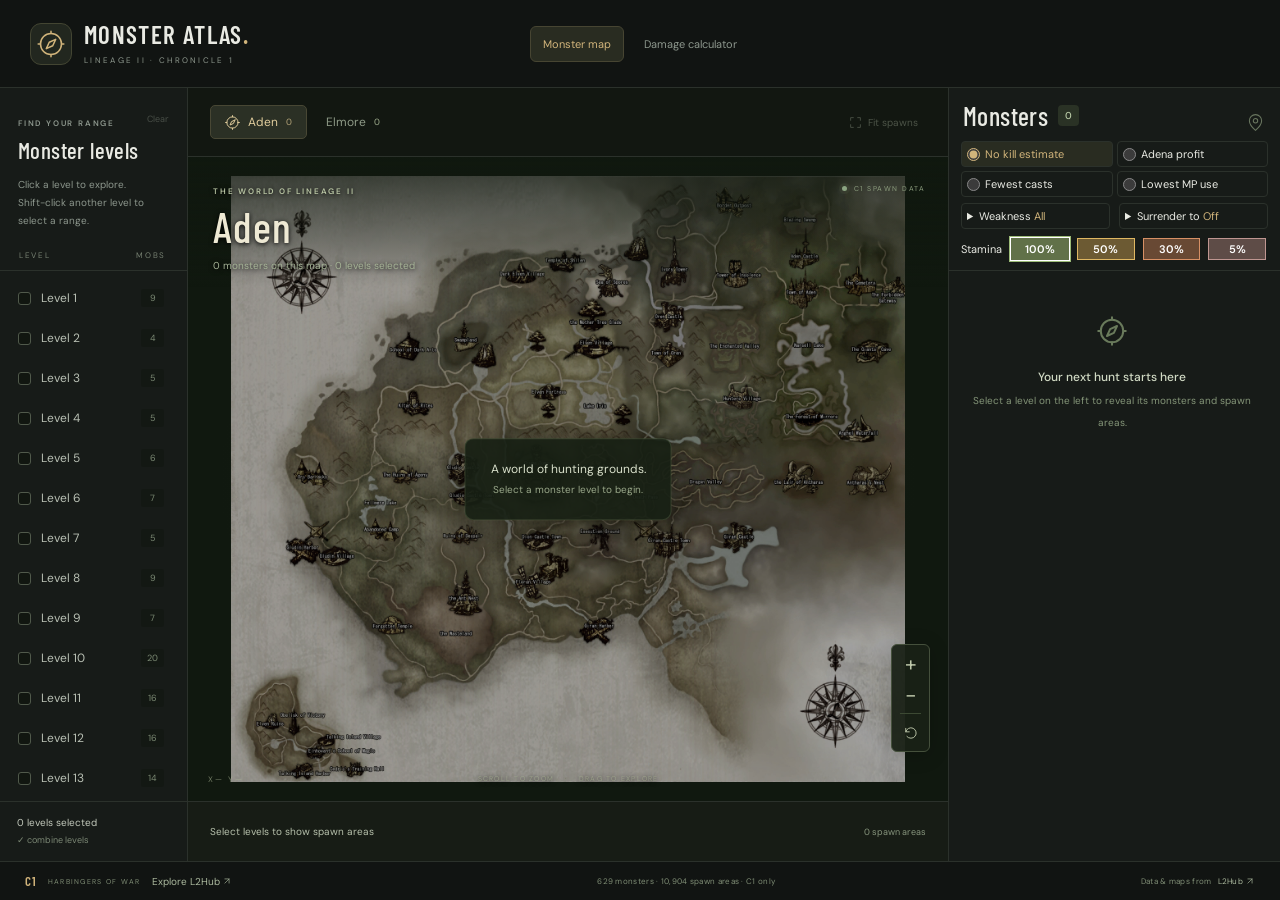
==== commit 70b51d09: "monster lvl range selection added multiple monster level range selection with shift" ====
--- a/index.html
+++ b/index.html
@@ -28,7 +28,7 @@
   <main class="workspace">
     <aside class="levels-panel" aria-labelledby="levels-title">
       <div class="panel-heading"><div><span class="eyebrow">FIND YOUR RANGE</span><h1 id="levels-title">Monster levels</h1></div><button id="clear-levels" class="text-button" title="Clear all selected levels">Clear</button></div>
-      <p class="level-help">Click a level to explore.<br>Check a few to compare.</p>
+      <p class="level-help">Click a level to explore.<br>Shift-click another level to select a range.</p>
       <div class="level-column-head"><span>LEVEL</span><span>MOBS</span></div>
       <div id="levels" class="level-list" aria-label="Monster levels"><div class="loading-text">Loading levels…</div></div>
       <div class="selection-summary"><span id="selected-level-count">1 level selected</span><span class="keyboard-hint">✓ combine levels</span></div>
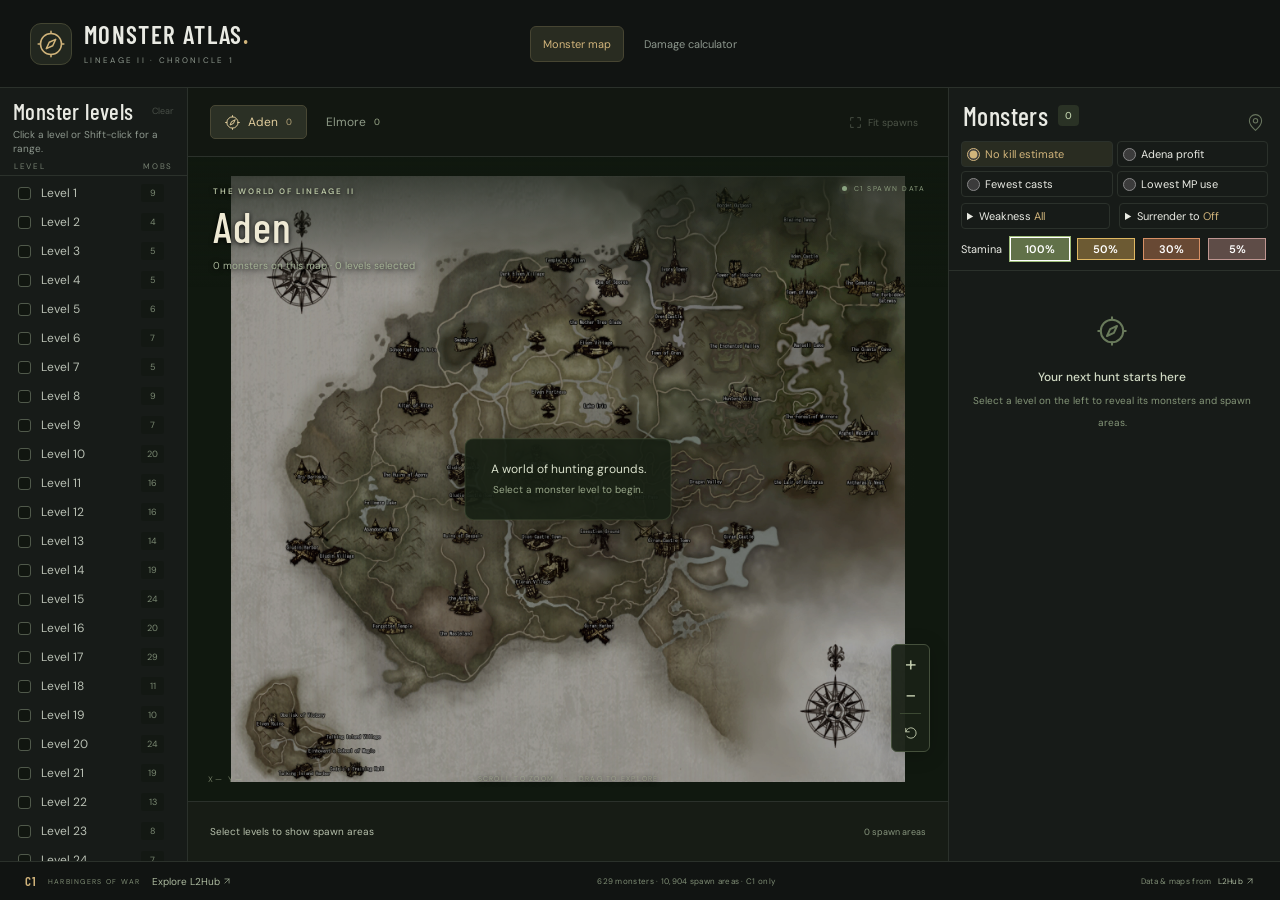
==== commit d90d4d00: "added monster pinning added monster pinning" ====
--- a/index.html
+++ b/index.html
@@ -27,11 +27,14 @@
   </header>
   <main class="workspace">
     <aside class="levels-panel" aria-labelledby="levels-title">
-      <div class="panel-heading"><div><span class="eyebrow">FIND YOUR RANGE</span><h1 id="levels-title">Monster levels</h1></div><button id="clear-levels" class="text-button" title="Clear all selected levels">Clear</button></div>
-      <p class="level-help">Click a level to explore.<br>Shift-click another level to select a range.</p>
+      <div class="panel-heading"><div><h1 id="levels-title">Monster levels</h1></div><button id="clear-levels" class="text-button" title="Clear all selected levels">Clear</button></div>
+      <p class="level-help">Click a level or Shift-click for a range.</p>
       <div class="level-column-head"><span>LEVEL</span><span>MOBS</span></div>
       <div id="levels" class="level-list" aria-label="Monster levels"><div class="loading-text">Loading levels…</div></div>
-      <div class="selection-summary"><span id="selected-level-count">1 level selected</span><span class="keyboard-hint">✓ combine levels</span></div>
+      <section class="map-pins" id="map-pins" aria-labelledby="map-pins-title" hidden>
+        <div class="monster-heading pinned-heading"><h2 id="map-pins-title">Pinned monsters <span id="pin-count" class="count-badge"></span></h2><button type="button" id="clear-map-pins" class="clear-pins">Clear Pins</button></div>
+        <div id="pinned-monster-list" class="monster-list"></div>
+      </section>
     </aside>
     <section class="map-panel" aria-label="Interactive monster spawn map">
       <div class="map-toolbar"><div class="map-tabs" role="tablist" aria-label="World map"><button id="tab-aden" class="map-tab active" role="tab" aria-selected="true" aria-controls="map-stage" data-map="aden"><svg><use href="#i-compass"/></svg>Aden<span class="tab-count" id="count-aden">—</span></button><button id="tab-elmore" class="map-tab" role="tab" aria-selected="false" aria-controls="map-stage" data-map="elmore">Elmore<span class="tab-count" id="count-elmore">—</span></button></div><button id="fit-map" class="quiet-button fit-button" title="Fit selected spawn areas"><svg><use href="#i-expand"/></svg><span>Fit spawns</span></button></div>
--- a/styles.css
+++ b/styles.css
@@ -65,3 +65,35 @@
 .stamina-fatigued{--stamina-color:#dfb762}
 .stamina-exhausted{--stamina-color:#d79065}
 .stamina-depleted{--stamina-color:#bf9691}
+
+.monster-pin{flex:0 0 29px;width:29px;height:29px;display:grid;place-items:center;border:1px solid var(--line);border-radius:4px;color:var(--muted);background:#171e14;cursor:pointer}
+.monster-pin svg{width:16px;height:16px;fill:none;stroke:currentColor;stroke-width:1.6;stroke-linecap:round;stroke-linejoin:round;pointer-events:none}
+.monster-pin:hover,.monster-pin[aria-pressed=true]{color:var(--gold);border-color:#786945;background:#292c21}
+.monster-pin[aria-pressed=true] svg{fill:currentColor}
+.monster-pin:focus-visible{outline:2px solid var(--gold);outline-offset:2px}
+.map-pins{display:flex;flex-direction:column;flex:1;min-height:0;border-top:1px solid var(--line)}
+.map-pins .monster-heading{padding-bottom:8px}
+.map-pins .monster-heading h2{font-size:21px}
+@media(min-width:761px){
+  .workspace:has(.map-pins:not([hidden])){grid-template-columns:332px minmax(0,1fr) 332px}
+  .levels-panel:has(.map-pins:not([hidden]))>.level-list{flex:1 1 0}
+  .map-pins{flex:1 1 0}
+}
+@media(min-width:1650px){.workspace:has(.map-pins:not([hidden])){grid-template-columns:370px minmax(0,1fr) 370px}}
+@media(min-width:761px) and (max-width:1100px){.workspace:has(.map-pins:not([hidden])){grid-template-columns:min(29vw,280px) minmax(0,1fr) min(29vw,280px)}}
+@media(max-width:760px){.map-pins .monster-list{max-height:320px}}
+
+.pinned-heading{display:flex;align-items:center;justify-content:space-between;gap:8px;flex-wrap:wrap}
+.pinned-heading .clear-pins{font-family:var(--display);font-size:21px;font-weight:500;line-height:inherit;color:inherit;white-space:nowrap;cursor:pointer;margin-left:auto}
+.pinned-heading .clear-pins:hover{text-decoration:underline}
+
+.levels-panel .panel-heading{display:flex;align-items:center;padding:9px 13px 0;gap:8px}
+.levels-panel .panel-heading h1{margin-top:0}
+.levels-panel .panel-heading>.text-button{position:static}
+.levels-panel .level-help{padding:3px 13px 5px;line-height:1.4}
+.levels-panel .level-column-head{padding:0 14px 4px}
+@media(min-width:761px){
+  .levels-panel .level-list{padding-block:3px}
+  .levels-panel .level-row{height:28px;margin-bottom:1px}
+  .levels-panel .map-pins{flex-grow:1.5}
+}
